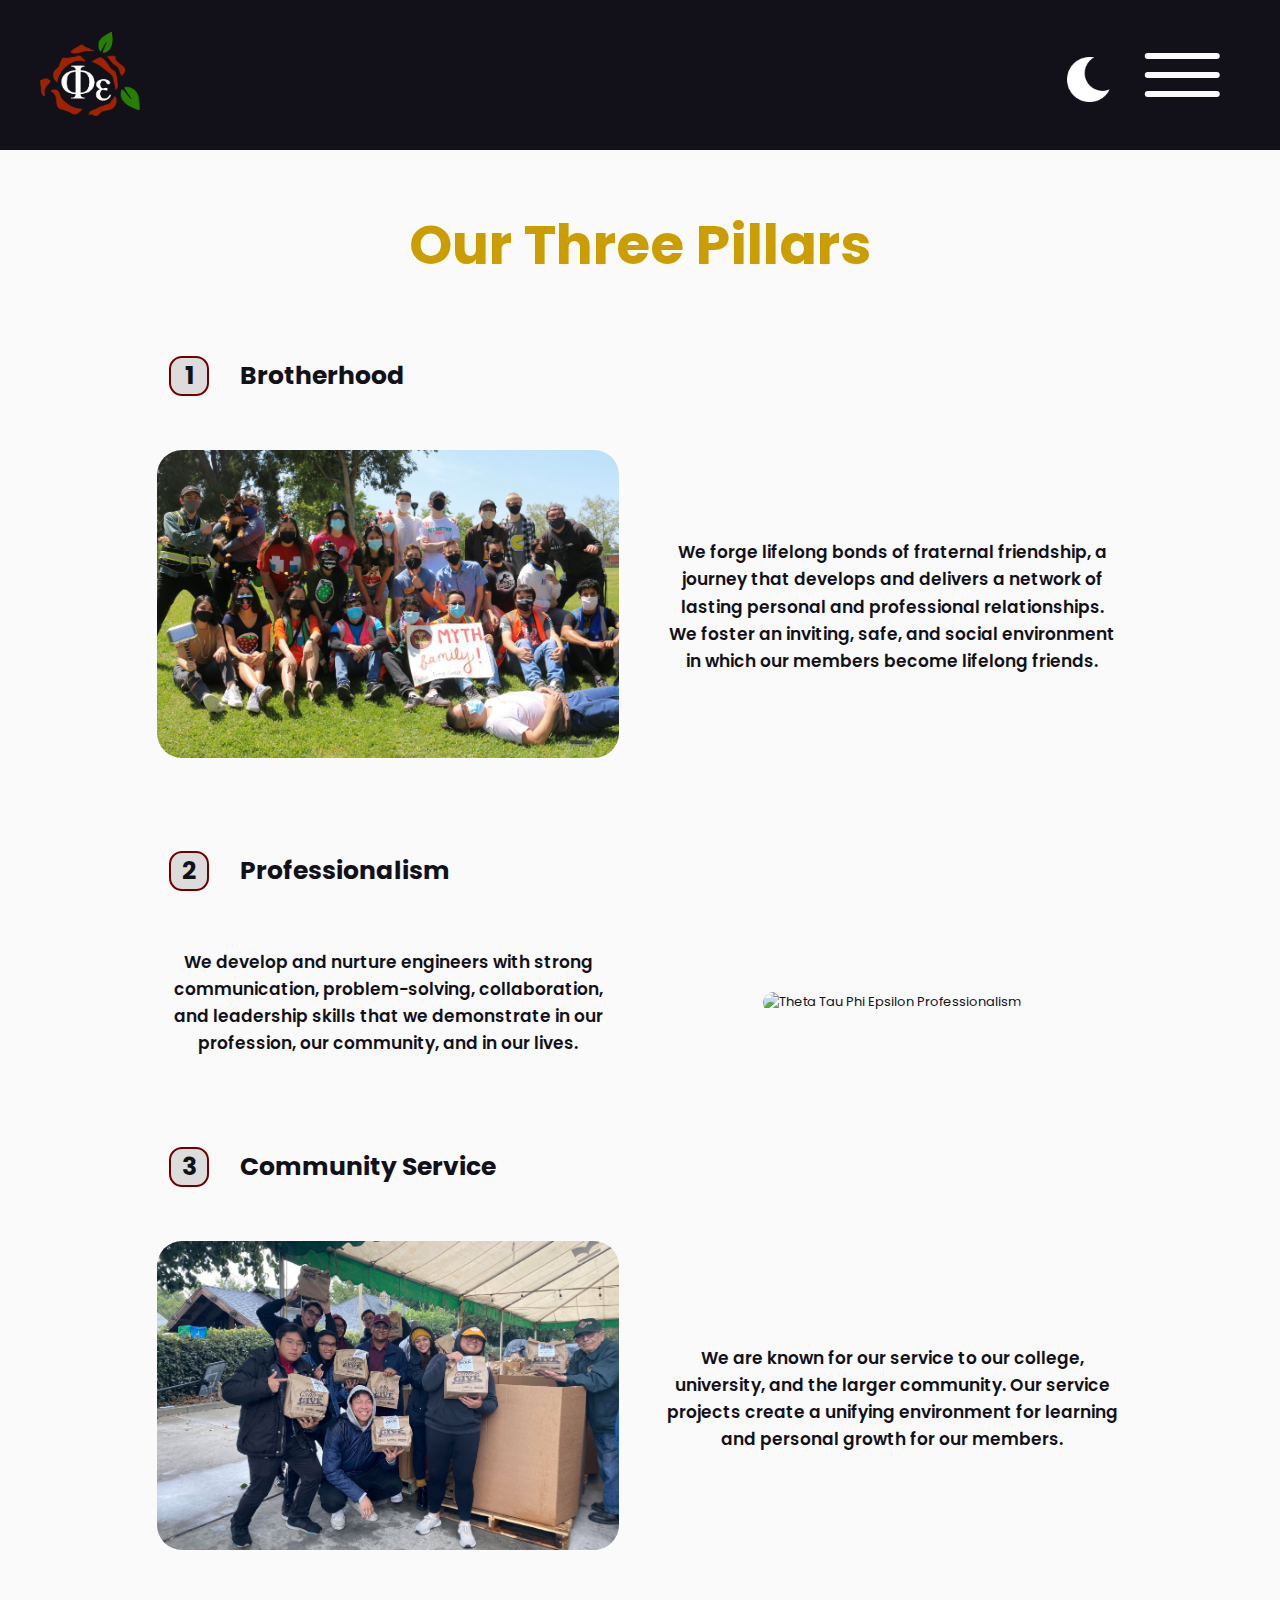
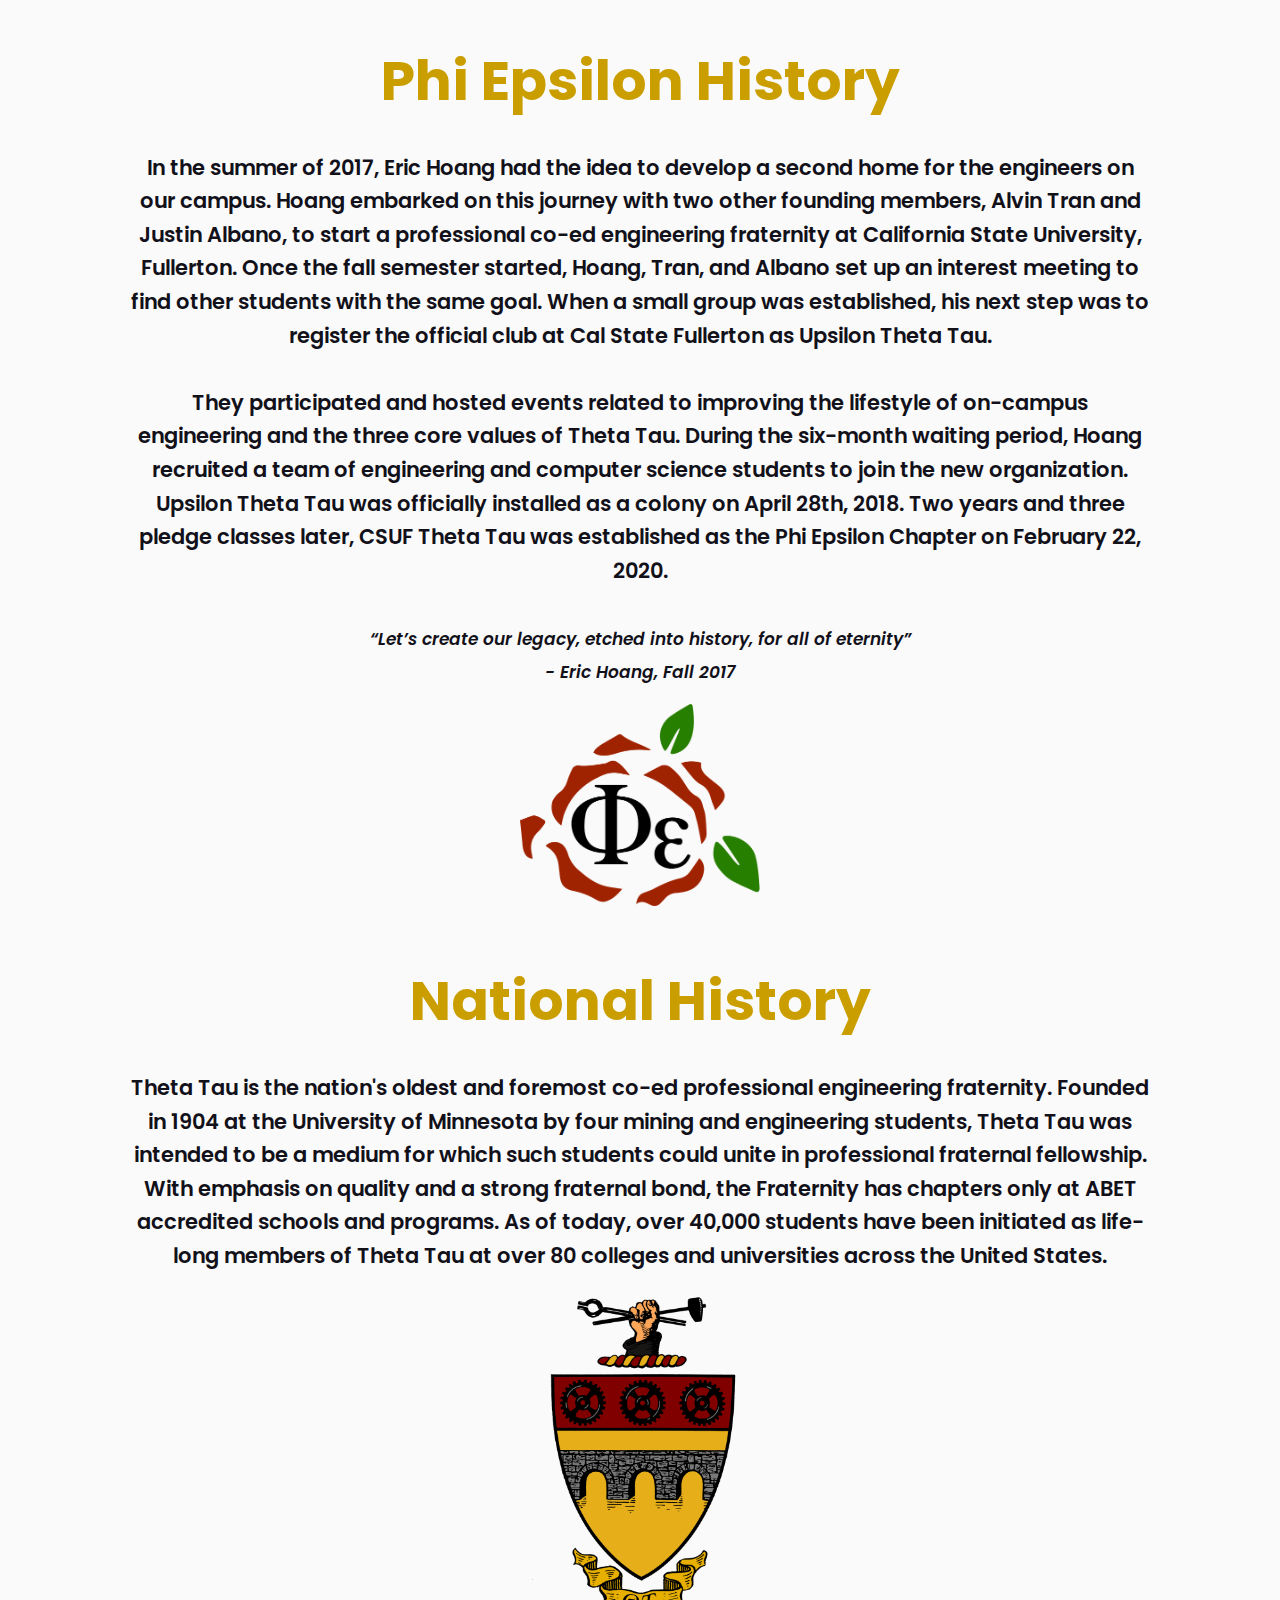
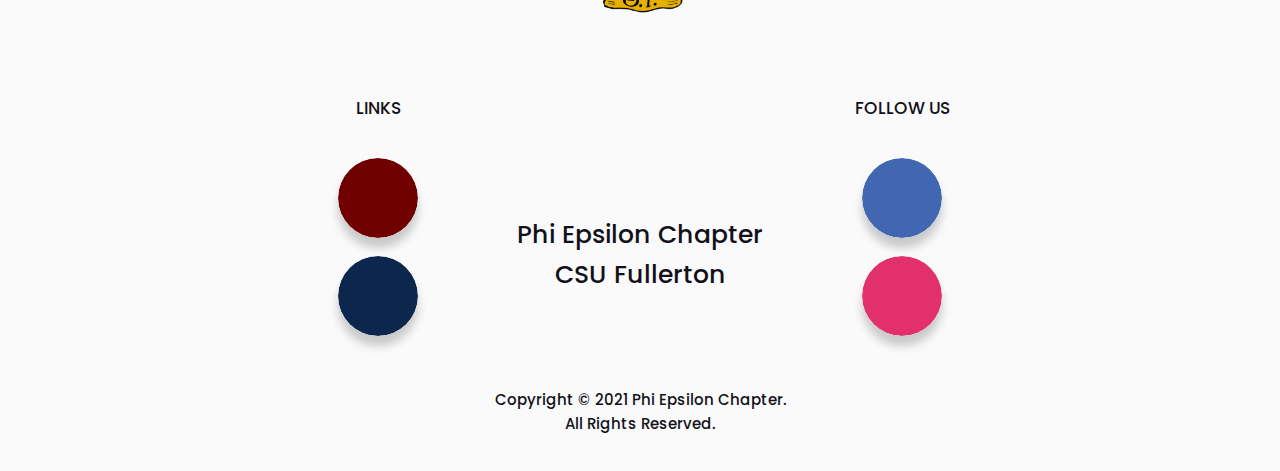
==== about.html @ cd9b94c2 "initial commit" ====
<!-- TT Site V3.7 Approved -->
<!DOCTYPE html>
<html>
    <main>
        <head>
            <link rel="shortcut icon" href="images/logo2.ico">
            <link rel="stylesheet" type="text/css" href="mainStyle.css"> <!-- imports css stylesheet -->
            <link rel="stylesheet" type="text/css" href="CSS Pages/aboutStyle.css">
            <script src="https://kit.fontawesome.com/5590c750f8.js" crossorigin="anonymous"></script>
            
            <title>CSUF Theta Tau | About</title>

            <!-- Search Engine description "snippet" used to describe webpage in search results -->
            <meta name="description" content="Learn about CSUF Theta Tau's three pillars, its chapter history, and the national fraternity history.">
        </head>

        <body>
            <div class="showcase"> <!-- showcase section -->
                <header>
                    <!-- Navbar -->
                    <div class="navigation">
                        <div class="container flex">
                            <a id="logoImg" href="index.html"><img src="images/logo2.png" 
                                alt="Theta Tau Phi Epsilon Chapter Logo"></a>
                                <nav class="headNav"> <!--main tab navigation system-->
                                    <ul>
                                        <li><a class="menuItem" href="index.html">Home</a></li>
                                        <li><a class="menuItem" href="about.html">About</a></li>
                                        <li><a class="menuItem" href="bros.html">Brothers</a></li>
                                        <li><a class="menuItem" href="rush.html">Rush</a></li>
                                        <li><a class="menuItem" href="contact.html">Contact</a></li>
                                        <li class="darkmode-toggle"><img class="darkmode-icon" src="images/moon.png" id="icon-1"></li>
                                    </ul>
                                </nav>
                                <div class="toggle"></div>
                                <div class="darkmode-mobile-toggle">
                                    <div class="darkmode-icon"><img src="images/moon.png" id="icon-2"></div>
                                </div>
                            </div> <!-- Nav Container-->
                        <div class="mobile-toggle" id="mobile-menu">
                            <span class="bar"></span>
                            <span class="bar"></span>
                            <span class="bar"></span>
                        </div>
                    </div> <!-- navigation-->
                </header>
    
                <section>
                    <div class="sectionContainer">
                        <div class="pillarContainer">
                            <br><br>
                            <div class="pillarTitling">
                                <strong><p class="pillarTitle">Our Three Pillars</p></strong>
                            </div><br>
                            <div class="pillars">
                                <div class="nested-1">
                                    <div class="brotherhood-head">
                                        <strong><p id="num">1</p></strong>
                                        <strong><p>Brotherhood</p></strong>
                                    </div>
                                    <div class="gridContent">
                                        <a id="broImg" href="#"><img class="pillarsImages" src="images/Brotherhood.JPG" 
                                            alt="Theta Tau Phi Epsilon Brotherhood"></a>
                                    </div>
                                    <div class="gridText-pillars">
                                        We forge lifelong bonds of fraternal friendship, a journey that develops and delivers a network of lasting personal and professional relationships. We foster an inviting, safe, and social environment in which our members become lifelong friends.
                                    </div>
                                </div>
                                <div class="nested-2">
                                    <div class="profesh-head">
                                        <strong><p id="num">2</p></strong>
                                        <strong><p>Professionalism</p></strong>
                                    </div>
                                    <div class="gridText-pillars">
                                        We develop and nurture engineers with strong communication, problem-solving, collaboration, and leadership skills that we demonstrate in our profession, our community, and in our lives.
                                    </div>
                                    <div class="gridContent">
                                        <a id="profreshImg" href="#"><img class="pillarsImages" src="images/professionalism.jpg" 
                                            alt="Theta Tau Phi Epsilon Professionalism"></a>
                                    </div>
                                </div>
                                <div class="nested-3">
                                    <div class="community-head">
                                        <strong><p id="num">3</p></strong>
                                        <strong><p>Community Service</p></strong>
                                    </div>
                                    <div class="gridContent">
                                        <a id="serviceImg" href="#"><img class="pillarsImages" src="images/service.jpg" 
                                            alt="Theta Tau Phi Epsilon Community Service"></a>
                                    </div>
                                    <div class="gridText-pillars">
                                        We are known for our service to our college, university, and the larger community. Our service projects create a unifying environment for learning and personal growth for our members.
                                    </div>
                                </div>
                            </div>
							<br>
                        </div> <!-- pillar container -->
                        <div class="chapterHistoryContainer">
                            <br>
                            <div class="chapterHistTitling">
                                <strong><p class="chaptHistTitle">Phi Epsilon History</p></strong>
                            </div><br>
                            <div class="histories">
                                <div class="gridText">
                                    <p class="chapterhistory">
                                        In the summer of 2017, Eric Hoang had the idea to develop a second home for the engineers on our campus. Hoang embarked on this journey with two other founding members, Alvin Tran and Justin Albano, to start a professional co-ed engineering fraternity at California State University, Fullerton. Once the fall semester started, Hoang, Tran, and Albano set up an interest meeting to find other students with the same goal. When a small group was established, his next step was to register the official club at Cal State Fullerton as Upsilon Theta Tau. 
                                        <br><br>
                                        They participated and hosted events related to improving the lifestyle of on-campus engineering and the three core values of Theta Tau. During the six-month waiting period, Hoang recruited a team of engineering and computer science students to join the new organization. Upsilon Theta Tau was officially installed as a colony on April 28th, 2018. Two years and three pledge classes later, CSUF Theta Tau was established as the Phi Epsilon Chapter on February 22, 2020.
                                        <br><br>
                                        <em style="font-size: 17px;">“Let’s create our legacy, etched into history, for all of eternity”<br>- Eric Hoang, Fall 2017</em>
                                        <br>
                                    </p>
                                </div>
                                <div class="gridContent">
                                    <a id="PEImg" href="#"><img class="pillarsImages" src="images/logo1.png" id="PEimage"
                                        alt="Theta Tau Phi Epsilon Logo"></a>
                                </div>
                            </div>
                            <br>
                        </div> <!-- chapter history container -->
                        <div class="nationalHistoryContainer">
                            <br>
                            <div class="nationalHistTitling">
                                <strong><p class="natHistTitle">National History</p></strong>
                            </div><br>
                            <div class="histories">
                                <div class="gridText">
                                    <p class="chapterhistory">
                                        Theta Tau is the nation's oldest and foremost co-ed professional engineering fraternity. Founded in 1904 at the University of Minnesota by four mining and engineering students, Theta Tau was intended to be a medium for which such students could unite in professional fraternal fellowship. With emphasis on quality and a strong fraternal bond, the Fraternity has chapters only at ABET accredited schools and programs. As of today, over 40,000 students have been initiated as life-long members of Theta Tau at over 80 colleges and universities across the United States.
                                    </p>
                                </div>
                                <div class="gridContent">
                                    <a id="shieldImg" href="#"><img class="pillarsImages" src="images/shield-theta-tau.png" 
                                        alt="Theta Tau Shield "></a>
                                </div>
                            </div>
                            <br>
                        </div> <!-- national history container -->
                    </div>
                </section>
    
                <footer>
                    <div class="FootLayout">
                        <div class="LowerFooter boxes"> <!-- ===== Grid These into 3 boxes ===== -->
                            <div class="OrgLinksContainer">
                                <p>LINKS</p><br/>
                                <div class="LinksContainer">
                                    <div class="linksButton cog">
                                        <a target="_blank" href="https://thetatau.org/">
                                            <div class="linksIcon" id="Cog_icon"><i class="fas fa-cog"></i></div>
                                            <span id="Cog_span">ThetaTau.org</span>
                                        </a>
                                    </div>
                                    <div class="linksButton csuf">
                                        <a target="_blank" href="http://www.fullerton.edu/">
                                            <div class="linksIcon" id="Grad_icon"><i class="fas fa-user-graduate"></i></div>
                                            <span id="Grad_span">CSU&nbspFullerton</span>
                                        </a>
                                    </div></br>
                                </div> <!-- Links Container -->
                            </div>
                            <div class="LocationContainer">
                                <br/><p class="desktopLocateInfo">Phi Epsilon Chapter<br/>California State University, Fullerton</p><br/>
                                <br/><p class="mobileLocateInfo">Phi Epsilon Chapter<br/>CSU Fullerton</p><br/>
                            </div> <!-- 
                            </div> <!-- Location Container -->
                            <div class="MainSocialsContainer">
                                <p>FOLLOW US</p><br/>
                                <div class="SocialsContainer">
                                    <div class="socialsButton">
                                        <a target="_blank" href="https://www.facebook.com/ThetaTauCSUF">
                                            <div class="socialsIcon" id="FB_icon"><i class="fab fa-facebook-f"></i></div>
                                            <span id="FB_span">Facebook</span>
                                        </a>
                                    </div>
                                    <div class="socialsButton">
                                        <a target="_blank" href="https://www.instagram.com/csufthetatau/">
                                            <div class="socialsIcon" id="IG_icon"><i class="fab fa-instagram"></i></div>
                                            <span id="IG_span">Instagram</span>
                                        </a>
                                    </div><br/>
                                </div> <!-- Socials Container -->
                            </div> <!-- Main Socials Container-->
                        </div> <!-- Lower Footer Container -->
                        <br><br>
                        <p id="copyright">Copyright &copy 2021 Phi Epsilon Chapter. <br>All Rights Reserved.</p>
                        <br>
                    </div> <!-- Footer Layout -->
                </footer>
            </div> <!-- showcase section -->
            <div class="mobileMenu">
                <nav>
                    <ul class="mobileNav-menu">
                        <li class="mobileNav-img">
                            <div class="mobile-image">
                                <a class="mobileNav-imgItem" href=index.html"><img src="images/logo2.png" 
                                    alt="Theta Tau Phi Epsilon Chapter Logo"></a>
                            </div>
                            <div class="toggle">
                                <div class="internal-mobile-toggle" id="internal-mobile-menu">
                                    <span class="bar"></span>
                                    <span class="bar"></span>
                                    <span class="bar"></span>
                                </div>
                            </div>
                        </li>
                        <li class="mobileNav-item"><a class="mobileNav-link" href="index.html">Home</a></li>
                        <li class="mobileNav-item"><a class="mobileNav-link" href="about.html">About</a></li>
                        <li class="mobileNav-item"><a class="mobileNav-link" href="bros.html">Brothers</a></li>
                        <li class="mobileNav-item"><a class="mobileNav-link" href="rush.html">Rush</a></li>
                        <li class="mobileNav-item"><a class="mobileNav-link" href="contact.html">Contact</a></li><br>
                    </ul>
                </nav>
            </div> <!-- mobileMenu area -->
            <script type="text/javascript" src="app.js"></script>
        </body>
    </main>
</html>
---- mainStyle.css ----
@import url('https://fonts.googleapis.com/css?family=Poppins:400,500,600,700&display=swap'); /* Poppins Font */

/* Main set of ΦΕ color variables */
:root {
    --duskdark-color: #12111A;
    --softwhite-color: #FAFAFA;
    --primary-color: #12111A;
    --secondary-color: #FAFAFA;
    --jacqueminotRed-color: #700000;
    --sashGold-color: #CB9E00;
    --lightGray-color: #dddcdc;
}

.dark-theme {
    --primary-color: #FAFAFA;
    --secondary-color: #12111A;
    --jacqueminotRed-color: #700000;
    --sashGold-color: #CB9E00;
    --lightGray-color: #dddcdc;
}

/* ===== Attributes ===== */
* {
    box-sizing: border-box;
    padding: 0;
    margin: 0;
}

main {
    min-width: 520px;
    font-family: 'Poppins', sans-serif;
    background: var(--secondary-color);
}

body {
    background: var(--secondary-color);
    line-height: 1.6;
}

ul {
    list-style-type: none;
}

a {
    text-decoration: none;
    color: var(--primary-color);
}

p {
    margin: 10px, 0;
}

img {
    width: 100%;
}

h1, h2 {
    font-weight: 300;
}

header {
    background: var(--duskdark-color);
}

section {
    background: var(--secondary-color);
    color: gray;
    display: flex;
    flex-direction: row;
    padding-top: 80px;
}

footer {
    background: var(--secondary-color);
    padding: 10px 20px;
    text-align: center;
    display: flex;
    justify-content: center;
    font-weight: 500;
}

/* ===== Classes ===== */
.showcase {
    position: absolute;
    right: 0;
    width: 100%;
    min-height: 100vh;
    background: var(--secondary-color);;
    /* z-index: 1; */
}

/* Nav classes */
.navigation {
    background-color: var(--duskdark-color);
    color: var(--secondary-color);
    height: 80px;
    position: fixed;
    width: 100%;
    z-index: 99;
}

.navigation ul {
    display: flex;
}

.navigation .menuItem {
    color: var(--softwhite-color);
	font-size: larger;
    padding: 10px;
    margin: 0 5px;
}

.navigation .menuItem:hover {
    background-color: var(--jacqueminotRed-color);
    border-radius: 17px;
    transition: all 0.15s ease;
}

.navigation .flex {
    justify-content: space-between;
}
/* Nav classes */

/* Body of Footer */
.OrgLinksContainer {
    color: var(--primary-color);
    font-size: 25px;
	margin-top: 15px;
}

.LocationContainer {
    color: var(--primary-color);
    font-size: 25px;
	margin-top: 15px;
}

.MainSocialsContainer {
    color: var(--primary-color);
    font-size: 25px;
	margin-top: 15px;
}
/* Body of Footer */

/* Grids */
.LowerFooter {
    display: grid;
    grid-template-columns: repeat(3, 1fr);
    grid-gap: 1em;
}

.LowerFooter .boxes {
    padding: 1em;
    background-color: #fafafa77;
}
/* Grids */

/* ===== LINKS CLASSES ===== */
.LinksContainer {
    margin: 0;
    padding: 0;
    box-sizing: border-box;
    font-family: 'Poppins', sans-serif;
    display: grid;
    height: 100%;
    width: 100%;
    place-items: center;
}

.LinksContainer .linksButton {
    display: inline-block;
    height: 50px;
    width: 50px;
    margin: 0 5px;
    overflow: hidden;
    border-radius: 50px;
    cursor: pointer;
    transition: all 0.15s ease-out;
    box-shadow: 0 10px 10px rgba(0, 0, 0, 0.2);
}

.LinksContainer .linksButton:hover {
    width: 200px;
    color: var(--primary-color);
    background-color: var(--softwhite-color);
    border-radius: black solid 2px;
}

.LinksContainer .linksButton .linksIcon {
    display: inline-block;
    height: 50px;
    width: 50px;
    text-align: center;
    border-radius: 50px;
    box-sizing: border-box;
    line-height: 50px;
    color: var(--softwhite-color);
}

.LinksContainer .linksButton #Cog_icon {
    margin-right: 4px;
    background: var(--jacqueminotRed-color);
}

.LinksContainer .linksButton #Grad_icon {
    margin-right: 5px;
    background: #0d264d;
}

.LinksContainer .linksButton:hover #Cog_icon {
    background: var(--softwhite-color);
    color: var(--jacqueminotRed-color);
}

.LinksContainer .linksButton:hover #Grad_icon {
    background: var(--softwhite-color);
    color: #0d264d;
}

.LinksContainer .linksButton .linksIcon i {
    font-size: 25px;
    line-height: 50px;
    transition: all 0.2s ease;
}

.LinksContainer .linksButton span {
    font-size: 16px;
    font-weight: 500;
    line-height: 50px;
    margin-left: 8px;
    margin-right: 16px;
    transition: all 0.2s ease-out;
}

.LinksContainer .linksButton:hover #Cog_span {
    color: var(--jacqueminotRed-color);
}

.LinksContainer .linksButton:hover #Grad_span {
    color: #0d264d;
}
/* ===== LINKS CLASSES ===== */

/* ===== SOCIAL MEDIA CLASSES ===== */
.SocialsContainer {
    margin: 0;
    padding: 0;
    box-sizing: border-box;
    font-family: 'Poppins', sans-serif;
    display: grid;
    height: 100%;
    width: 100%;
    place-items: center;
}

.SocialsContainer .socialsButton {
    display: inline-block;
    height: 50px;
    width: 50px;
    margin: 0 5px;
    overflow: hidden;
    border-radius: 50px;
    cursor: pointer;
    transition: all 0.15s ease-out;
    box-shadow: 0 10px 10px rgba(0, 0, 0, 0.2);
}

.SocialsContainer .socialsButton:hover {
    width: 181px;
    color: var(--softwhite-color);
    background-color: var(--softwhite-color);
}

.SocialsContainer .socialsButton .socialsIcon {
    display: inline-block;
    height: 50px;
    width: 50px;
    text-align: center;
    border-radius: 50px;
    box-sizing: border-box;
    line-height: 50px;
    color: var(--softwhite-color);
}

.SocialsContainer .socialsButton #FB_icon {
    margin-right: 11px;
    background: #4267B2;
}

.SocialsContainer .socialsButton #IG_icon {
    margin-right: 5px;
    background: #E1306C;
}

.SocialsContainer .socialsButton:hover #FB_icon {
    background: var(--softwhite-color);
    color: #4267B2;
}

.SocialsContainer .socialsButton:hover #IG_icon {
    background: var(--softwhite-color);
    color: #E1306C;
}

.SocialsContainer .socialsButton .socialsIcon i {
    font-size: 25px;
    line-height: 50px;
    transition: all 0.2s ease;
}

.SocialsContainer .socialsButton span {
    display: inline-block;
    text-align: center;
    font-size: 16px;
    font-weight: 500;
    line-height: 50px;
    margin-left: 8px;
    margin-right: 19px;
    transition: all 0.2s ease-out;
}

.SocialsContainer .socialsButton #FB_span {
    color: #4267B2;
}

.SocialsContainer .socialsButton #IG_span {
    color: #E1306C;
}
/* ===== SOCIAL MEDIA CLASSES ===== */

/* === Darkmode === */
.darkmode-toggle {
    margin-left: 1rem;
    display: flex;
    align-items: center;
    cursor: pointer;
}

.darkmode-icon {
    width: 25px;
}

.darkmode-toggle .darkmode-icon i {
    color: white;
}

.darkmode-icon:hover {
    transition: all 0.1s ease-in-out;
    transform: scale(0.9);
}

.darkmode-icon:active {
    transition: all 0.1s ease-in-out;
    transform: scale(1.05);
}
/* === Darkmode === */

.container {
    max-width: 1300px;
    margin: 0 auto;
    overflow: hidden;
    padding: 0 40px;
}

.flex {
    display: flex;
    justify-content: center;
    align-items: center;
    height: 100%;
}

.desktopLocateInfo {
    padding-top: 5em;
}

.LocationContainer {
    font-size: 15px;
    font-weight: 500;
}

.OrgLinksContainer {
    font-size: 17px;
    font-weight: 500;
}

.MainSocialsContainer {
    font-size: 17px;
    font-weight: 500;
}

/* ===== IDs ===== */
#logoImg {
    padding-top: 5px;
    width: 75px;
    min-width: 75px;
}

#copyright {
    display: flex;
    justify-content: center;
    align-items: center;
    color: var(--primary-color);
    font-size: 15px;
    font-weight: 500;
}

/* ===== Mobile ===== */
/* FHD+ (1080p & greater) desktop displays */
@media(min-width: 1440px) {
    .toggle {
        display: none;
    }

    .mobileLocateInfo {
        display: none;
    }

    .darkmode-mobile-toggle {
        display: none;
    }
}

/* -QHD (1440p & smaller) mobile displays */
@media(max-width: 1440px) {
    section {
        padding-top: 150px;
    }

    /* === Nav === */
    .navigation {
        height: 150px;
    }

    #logoImg {
        width: 100px;
        min-width: 100px;
    }
	/* === Nav === */

    /* === Darkmode === */
    .darkmode-mobile-toggle {
        margin-top: 1rem;
        margin-right: 8rem;
        cursor: pointer;
    }
    
    .darkmode-icon {
        width: 45px;
    }
    /* === Darkmode === */

    /* === toggle menu === */
    .mobileMenu {
        display: flex;
        justify-content: space-between;
        height: 80px;
        z-index: 10;
        width: 100%;
        max-width: 1100px;
        padding: 0;
        background: var(--duskdark-color);
    }

    .mobileNav-menu {
        display: grid;
        grid-template-columns: auto;
        margin: 0;
        width: 100%;
        position: absolute;
        top: -1000px;
        opacity: 1;
        transition: all 0.3s ease-in-out;
        z-index: 10;
        background: var(--duskdark-color);
        position: fixed;
    }

    .mobileNav-menu.active {
        background: var(--duskdark-color);
        top: 0;
        opacity: 1;
        transition: all 0.3s ease-in-out;
        z-index: 10;
        height: 100vh;
        font-size: 1.6rem;
    }

    .mobile-toggle .bar {
        width: 75px;
        height: 6px;
        margin: 13px auto;
        border-radius: 50px;
        transition: all 0.2s ease-in-out;
        background: var(--softwhite-color);
    }

    .internal-mobile-toggle .bar {
        width: 75px;
        height: 6px;
        margin: 13px auto;
        border-radius: 50px;
        transition: all 0.15s ease-in-out;
        background: var(--softwhite-color);
    }

    .mobileNav-item {
        width: 100%;
    }

    .mobileNav-link {
        color: var(--softwhite-color);
        text-align: center;
        padding: 0.7rem;
        width: 100%;
        display: table;
        font-size: 65px;
    }

    .mobile-image {
        padding: 1.6rem;
        display: flex;
        justify-content: space-between;
    }

    .mobileNav-imgItem {
        width: 100px;
    }

    #internal-mobile-menu {
        position: absolute;
        top: 2.5%;
        right: 5%;
        transform: translate(5%, 20%);
    }
    
    #mobile-menu {
        position: absolute;
        top: 17%;
        right: 5%;
        transform: translate(5%, 20%);
    }

    .mobile-toggle .bar {
        display: block;
        cursor: pointer;
    }

    .internal-mobile-toggle .bar {
        display: block;
        cursor: pointer;
    }

    #mobile-menu.is-active .bar:nth-child(2) {
        opacity: 0;
    }

    #mobile-menu.is-active .bar:nth-child(1) {
        transform: translateY(19px) rotate(45deg);
    }

    #mobile-menu.is-active .bar:nth-child(3) {
        transform: translateY(-19px) rotate(-45deg);
    }

    #internal-mobile-menu.is-active .bar:nth-child(2) {
        opacity: 0;
    }

    #internal-mobile-menu.is-active .bar:nth-child(1) {
        transform: translateY(19px) rotate(45deg);
    }

    #internal-mobile-menu.is-active .bar:nth-child(3) {
        transform: translateY(-19px) rotate(-45deg);
    }
    /* === toggle menu === */

    .headNav {
        display: none;
    }

    .lowerNavigation {
        display: none;
    }

    .FootLayout {
        padding-top: 20px;
    }

    .desktopLocateInfo {
        display: none;
    }

    .LocationContainer {
        font-size: 25px;
    }

    .copyright {
        font-size: 20px;
    }

    /* ===== LINKS CLASSES ===== */
    .LinksContainer .linksButton {
        height: 80px;
		width: 80px;
		border-radius: 80px;
    }

    .LinksContainer .linksButton:hover {
        width: 80px;
    }

	.LinksContainer .linksButton .linksIcon {
		height: 80px;
		width: 80px;
		line-height: 80px;
		padding-top: 2px;
	}
    
    .LinksContainer .linksButton #Cog_icon {
        background: var(--jacqueminotRed-color);
    }
    
    .LinksContainer .linksButton #Grad_icon {
        background: #0d264d;
    }
    
    .LinksContainer .linksButton .linksIcon i {
        color: var(--softwhite-color);
    }

    .LinksContainer .linksButton:hover #Cog_icon {
        background: var(--jacqueminotRed-color);
    }
    
    .LinksContainer .linksButton:hover #Grad_icon {
        background: #0d264d;
    }
    
    .LinksContainer .linksButton #Cog_span {
        color: var(--jacqueminotRed-color);
    }
    
    .LinksContainer .linksButton #Grad_span {
        color: #0d264d;
    }
    /* ===== LINKS CLASSES ===== */

    /* ===== SOCIAL MEDIA CLASSES ===== */
    .SocialsContainer .socialsButton {
        height: 80px;
		width: 80px;
		border-radius: 80px;
    }

    .SocialsContainer .socialsButton:hover {
        width: 80px;
    }

    .SocialsContainer .socialsButton .socialsIcon {
		height: 80px;
		width: 80px;
		line-height: 80px;
		padding-top: 2px;
	}
    
    .SocialsContainer .socialsButton #FB_icon {
        background: #4267B2;
    }
    
    .SocialsContainer .socialsButton #IG_icon {
        background: #E1306C;
    }
    
    .SocialsContainer .socialsButton .socialsIcon i {
        color: var(--softwhite-color);
    }

    .SocialsContainer .socialsButton:hover #FB_icon {
        background: #4267B2;
    }
    
    .SocialsContainer .socialsButton:hover #IG_icon {
        background: #E1306C;
    }
    
    .SocialsContainer .socialsButton #FB_span {
        color: #4267B2;
    }
    
    .SocialsContainer .socialsButton #IG_span {
        color: #E1306C;
    }
    /* ===== SOCIAL MEDIA CLASSES ===== */
}

@media (max-width: 1440px) and (max-height: 1080px) {
    .mobileNav-menu.active {
        height: 100vh;
    }

    .mobileNav-link {
        font-size: 55px;
    }
}
/* ===== Mobile ===== */
---- CSS Pages/aboutStyle.css ----
@import url('https://fonts.googleapis.com/css?family=Poppins:400,500,600,700&display=swap'); /* Poppins Font */

:root {
    --duskdark-color: #12111A;
    --softwhite-color: #FAFAFA;
    --primary-color: #12111A;
    --secondary-color: #FAFAFA;
    --jacqueminotRed-color: #700000;
    --sashGold-color: #CB9E00;
    --lightGray-color: #dddcdc;
}

.dark-theme {
    --primary-color: #FAFAFA;
    --secondary-color: #12111A;
    --jacqueminotRed-color: #700000;
    --sashGold-color: #CB9E00;
    --lightGray-color: #dddcdc;
}

/* ===== Attributes ===== */
* {
    box-sizing: border-box;
    padding: 0;
    margin: 0;
}

main {
    min-width: 520px;
    font-family: 'Poppins', sans-serif;
    background: var(--secondary-color);
}

/* === Classes === */
.pillars {
    display: grid;
    justify-content: center;
    grid-gap: 1em;
    grid-auto-rows: minmax(100px, auto);
    height: auto;
    margin: auto;
    width: 80%;
}

.pillars div {
    padding: 1em;
}

.histories {
    display: grid;
    justify-content: center;
    grid-gap: 1em;
    grid-auto-rows: minmax(100px, auto);
    height: auto;
    margin: auto;
    width: 80%;
}

.brotherhood-head {
    grid-column-start: 1;
    grid-column-end: 3;
    color: var(--primary-color);
    font-size: 25px;
    display: grid;
    grid-template-columns: 0.8fr 15fr;
    grid-gap: 1em;
}

.profesh-head {
    grid-column-start: 1;
    grid-column-end: 3;
    color: var(--primary-color);
    font-size: 25px;
    display: grid;
    grid-template-columns: 0.8fr 15fr;
    grid-gap: 1em;
}

.community-head {
    grid-column-start: 1;
    grid-column-end: 3;
    color: var(--primary-color);
    font-size: 25px;
    display: grid;
    grid-template-columns: 0.8fr 15fr;
    grid-gap: 1em;
}

.gridContent {
    display: flex;
    justify-content: center;
    align-items: center;
    color: var(--primary-color);
    font-size: small;
}

.gridText-pillars {
    display: flex;
    justify-content: center;
    align-items: center;
    text-align: center;
    color: var(--primary-color);
    font-size: 17px;
    font-weight: 600;
}

.gridText {
    display: flex;
    justify-content: center;
    align-items: center;
    text-align: center;
    color: var(--primary-color);
    font-size: medium;
    font-weight: 600;
}

.pillarTitle {
    display: flex;
    justify-content: center;
    align-items: center;
    font-size: 50px;
    color: var(--sashGold-color);
}

.chaptHistTitle {
    display: flex;
    justify-content: center;
    align-items: center;
    font-size: 50px;
    color: var(--sashGold-color);
}

.natHistTitle {
    display: flex;
    justify-content: center;
    align-items: center;
    font-size: 50px;
    color: var(--sashGold-color);
}

/* = Nested Grid Formatting = */
.nested-1 {
    display: grid;
    grid-template-columns: 1fr 1fr;
    grid-gap: 1em;
}

.nested-2 {
    display: grid;
    grid-template-columns: 1fr 1fr;
    grid-gap: 1em;
}

.nested-3 {
    display: grid;
    grid-template-columns: 1fr 1fr;
    grid-gap: 1em;
}
/* = Nested Grid Formatting = */

.pillarsImages {
    width: 100%;
}

#num {
    display: flex;
    justify-content: center;
    align-items: center;
    background: var(--lightGray-color);
    color: var(--duskdark-color);
    border-radius: 13px;
    width: 40px;
    height: 40px;
    border: 2px solid var(--jacqueminotRed-color);
}

#broImg img {
    border-radius: 25px;
}

#profreshImg img {
    border-radius: 25px;
}

#serviceImg img {
    border-radius: 25px;
}

#PEImg {
    display: flex;
    justify-content: center;
    align-items: center;
}

#PEImg img {
    width: 240px;
}

#shieldImg {
    display: flex;
    justify-content: center;
    align-items: center;
}

#shieldImg img {
    width: 240px;
}

/* responsive screen sizing */
@media screen and (min-width: 1920px) {
    .pillars {
        width: 45%;
        min-width: 45%;
    }

    .gridText-pillars {
        font-size: 50px;
    }

    .histories {
        width: 60%;
    }
}

@media screen and (min-width: 1440px) {
    .pillars {
        width: 55%;
        min-width: 55%;
    }

    .gridText-pillars {
        font-size: 22px;
    }

    .gridText {
        font-size: 20px;
    }
}

@media screen and (max-width: 1440px) {
    .pillars {
        width: 80%;
        min-width: 80%;
    }

	.pillarTitle {
		font-size: 55px;
	}

	.chaptHistTitle {
		font-size: 55px;
	}

	.natHistTitle {
		font-size: 55px;
	}

    .gridText {
        font-size: 21px;
    }
}
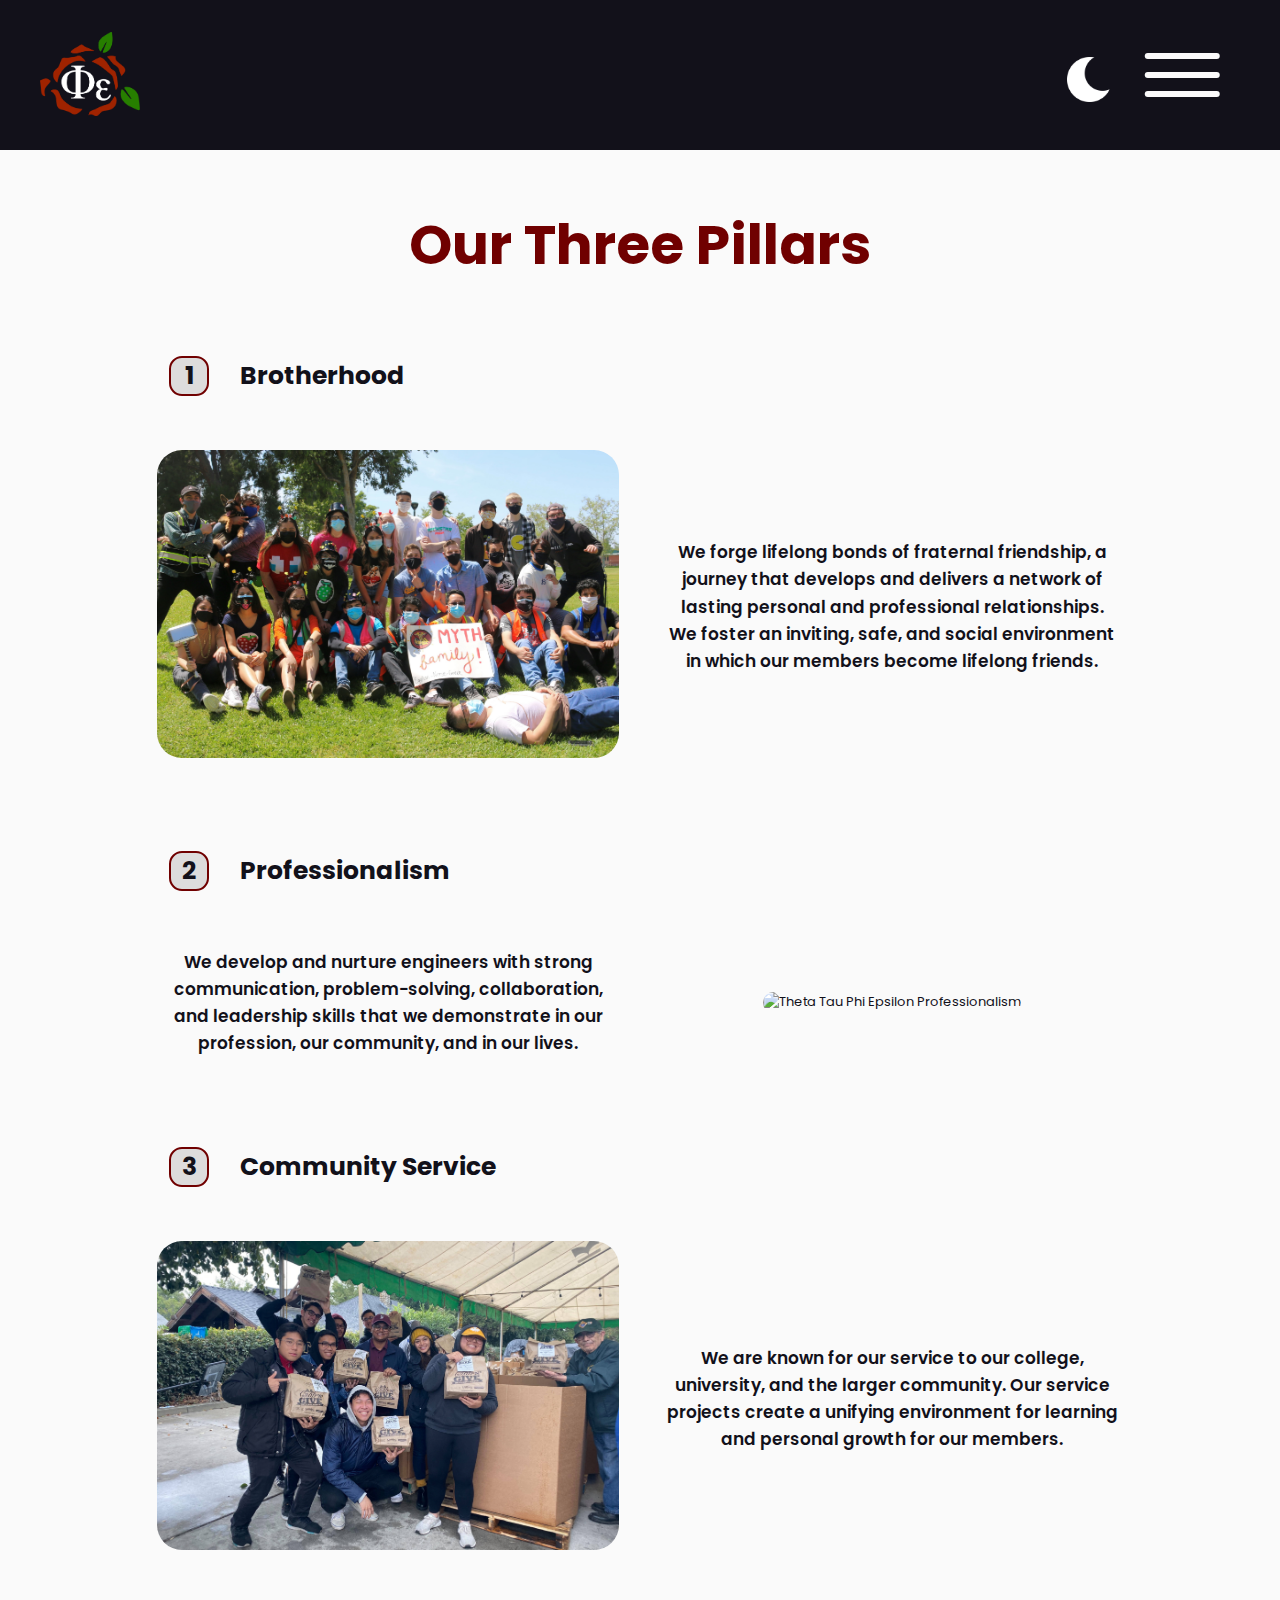
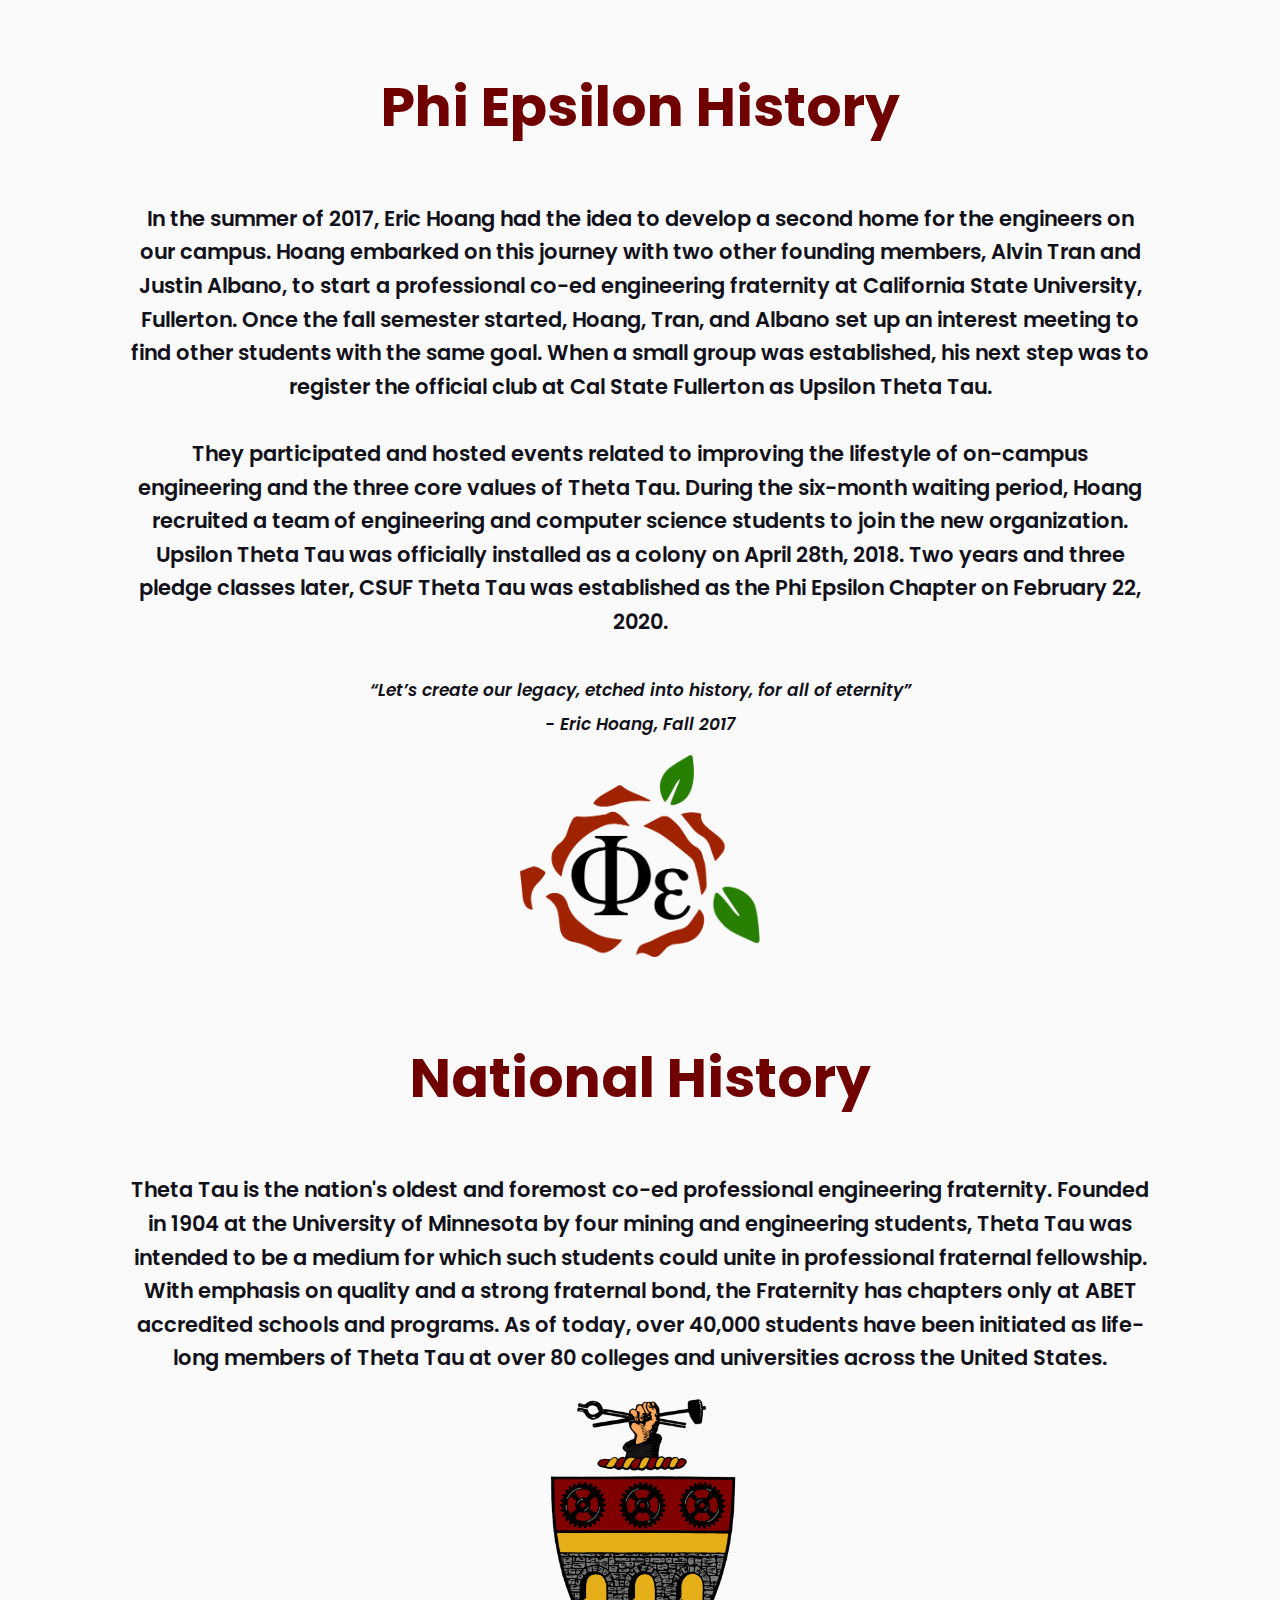
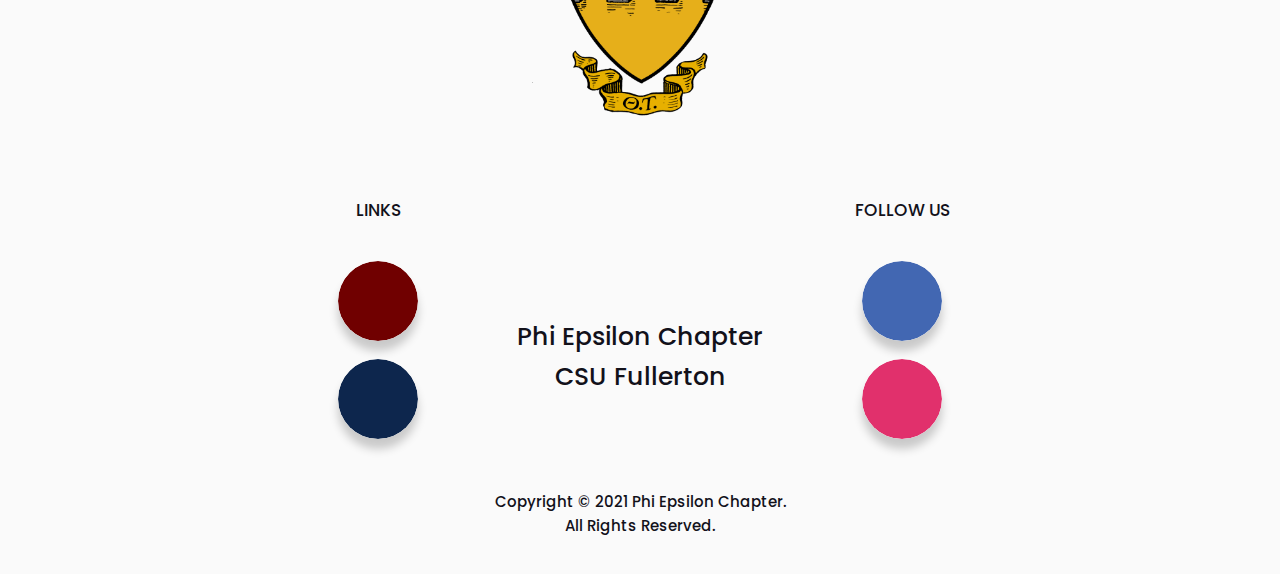
==== commit 14f48588: "Comment structure for Tuesday updates & heading styling changes" ====
--- a/about.html
+++ b/about.html
@@ -3,6 +3,7 @@
 <html>
     <main>
         <head>
+            <!-- TODO: Update with specified webpage language -->
             <link rel="shortcut icon" href="images/logo2.ico">
             <link rel="stylesheet" type="text/css" href="mainStyle.css"> <!-- imports css stylesheet -->
             <link rel="stylesheet" type="text/css" href="CSS Pages/aboutStyle.css">
@@ -29,11 +30,13 @@
                                         <li><a class="menuItem" href="bros.html">Brothers</a></li>
                                         <li><a class="menuItem" href="rush.html">Rush</a></li>
                                         <li><a class="menuItem" href="contact.html">Contact</a></li>
+                                        <!-- TODO: Add alt text to icon -->
                                         <li class="darkmode-toggle"><img class="darkmode-icon" src="images/moon.png" id="icon-1"></li>
                                     </ul>
                                 </nav>
                                 <div class="toggle"></div>
                                 <div class="darkmode-mobile-toggle">
+                                    <!-- TODO: Add alt text to icon -->
                                     <div class="darkmode-icon"><img src="images/moon.png" id="icon-2"></div>
                                 </div>
                             </div> <!-- Nav Container-->
@@ -96,10 +99,10 @@
 							<br>
                         </div> <!-- pillar container -->
                         <div class="chapterHistoryContainer">
-                            <br>
+                            <br><br>
                             <div class="chapterHistTitling">
                                 <strong><p class="chaptHistTitle">Phi Epsilon History</p></strong>
-                            </div><br>
+                            </div><br><br>
                             <div class="histories">
                                 <div class="gridText">
                                     <p class="chapterhistory">
@@ -119,10 +122,10 @@
                             <br>
                         </div> <!-- chapter history container -->
                         <div class="nationalHistoryContainer">
-                            <br>
+                            <br><br>
                             <div class="nationalHistTitling">
                                 <strong><p class="natHistTitle">National History</p></strong>
-                            </div><br>
+                            </div><br><br>
                             <div class="histories">
                                 <div class="gridText">
                                     <p class="chapterhistory">
--- a/mainStyle.css
+++ b/mainStyle.css
@@ -6,7 +6,8 @@
     --softwhite-color: #FAFAFA;
     --primary-color: #12111A;
     --secondary-color: #FAFAFA;
-    --jacqueminotRed-color: #700000;
+    --heading-color: #700000;
+    --red-color: #700000;
     --sashGold-color: #CB9E00;
     --lightGray-color: #dddcdc;
 }
@@ -14,10 +15,10 @@
 .dark-theme {
     --primary-color: #FAFAFA;
     --secondary-color: #12111A;
-    --jacqueminotRed-color: #700000;
-    --sashGold-color: #CB9E00;
+    --heading-color: #700000;
     --lightGray-color: #dddcdc;
 }
+
 
 /* ===== Attributes ===== */
 * {
@@ -111,7 +112,7 @@
 }
 
 .navigation .menuItem:hover {
-    background-color: var(--jacqueminotRed-color);
+    background-color: var(--heading-color);
     border-radius: 17px;
     transition: all 0.15s ease;
 }
@@ -198,7 +199,7 @@
 
 .LinksContainer .linksButton #Cog_icon {
     margin-right: 4px;
-    background: var(--jacqueminotRed-color);
+    background: var(--red-color);
 }
 
 .LinksContainer .linksButton #Grad_icon {
@@ -208,7 +209,7 @@
 
 .LinksContainer .linksButton:hover #Cog_icon {
     background: var(--softwhite-color);
-    color: var(--jacqueminotRed-color);
+    color: var(--red-color);
 }
 
 .LinksContainer .linksButton:hover #Grad_icon {
@@ -232,7 +233,7 @@
 }
 
 .LinksContainer .linksButton:hover #Cog_span {
-    color: var(--jacqueminotRed-color);
+    color: var(--red-color);
 }
 
 .LinksContainer .linksButton:hover #Grad_span {
@@ -617,7 +618,7 @@
 	}
     
     .LinksContainer .linksButton #Cog_icon {
-        background: var(--jacqueminotRed-color);
+        background: var(--red-color);
     }
     
     .LinksContainer .linksButton #Grad_icon {
@@ -629,7 +630,7 @@
     }
 
     .LinksContainer .linksButton:hover #Cog_icon {
-        background: var(--jacqueminotRed-color);
+        background: var(--red-color);
     }
     
     .LinksContainer .linksButton:hover #Grad_icon {
@@ -637,7 +638,7 @@
     }
     
     .LinksContainer .linksButton #Cog_span {
-        color: var(--jacqueminotRed-color);
+        color: var(--red-color);
     }
     
     .LinksContainer .linksButton #Grad_span {
--- a/CSS Pages/aboutStyle.css
+++ b/CSS Pages/aboutStyle.css
@@ -5,7 +5,8 @@
     --softwhite-color: #FAFAFA;
     --primary-color: #12111A;
     --secondary-color: #FAFAFA;
-    --jacqueminotRed-color: #700000;
+    --heading-color: #700000;
+    --red-color: #700000;
     --sashGold-color: #CB9E00;
     --lightGray-color: #dddcdc;
 }
@@ -13,8 +14,7 @@
 .dark-theme {
     --primary-color: #FAFAFA;
     --secondary-color: #12111A;
-    --jacqueminotRed-color: #700000;
-    --sashGold-color: #CB9E00;
+    --heading-color: #CB9E00;
     --lightGray-color: #dddcdc;
 }
 
@@ -119,7 +119,7 @@
     justify-content: center;
     align-items: center;
     font-size: 50px;
-    color: var(--sashGold-color);
+    color: var(--heading-color);
 }
 
 .chaptHistTitle {
@@ -127,7 +127,7 @@
     justify-content: center;
     align-items: center;
     font-size: 50px;
-    color: var(--sashGold-color);
+    color: var(--heading-color);
 }
 
 .natHistTitle {
@@ -135,7 +135,7 @@
     justify-content: center;
     align-items: center;
     font-size: 50px;
-    color: var(--sashGold-color);
+    color: var(--heading-color);
 }
 
 /* = Nested Grid Formatting = */
@@ -171,7 +171,7 @@
     border-radius: 13px;
     width: 40px;
     height: 40px;
-    border: 2px solid var(--jacqueminotRed-color);
+    border: 2px solid var(--heading-color);
 }
 
 #broImg img {
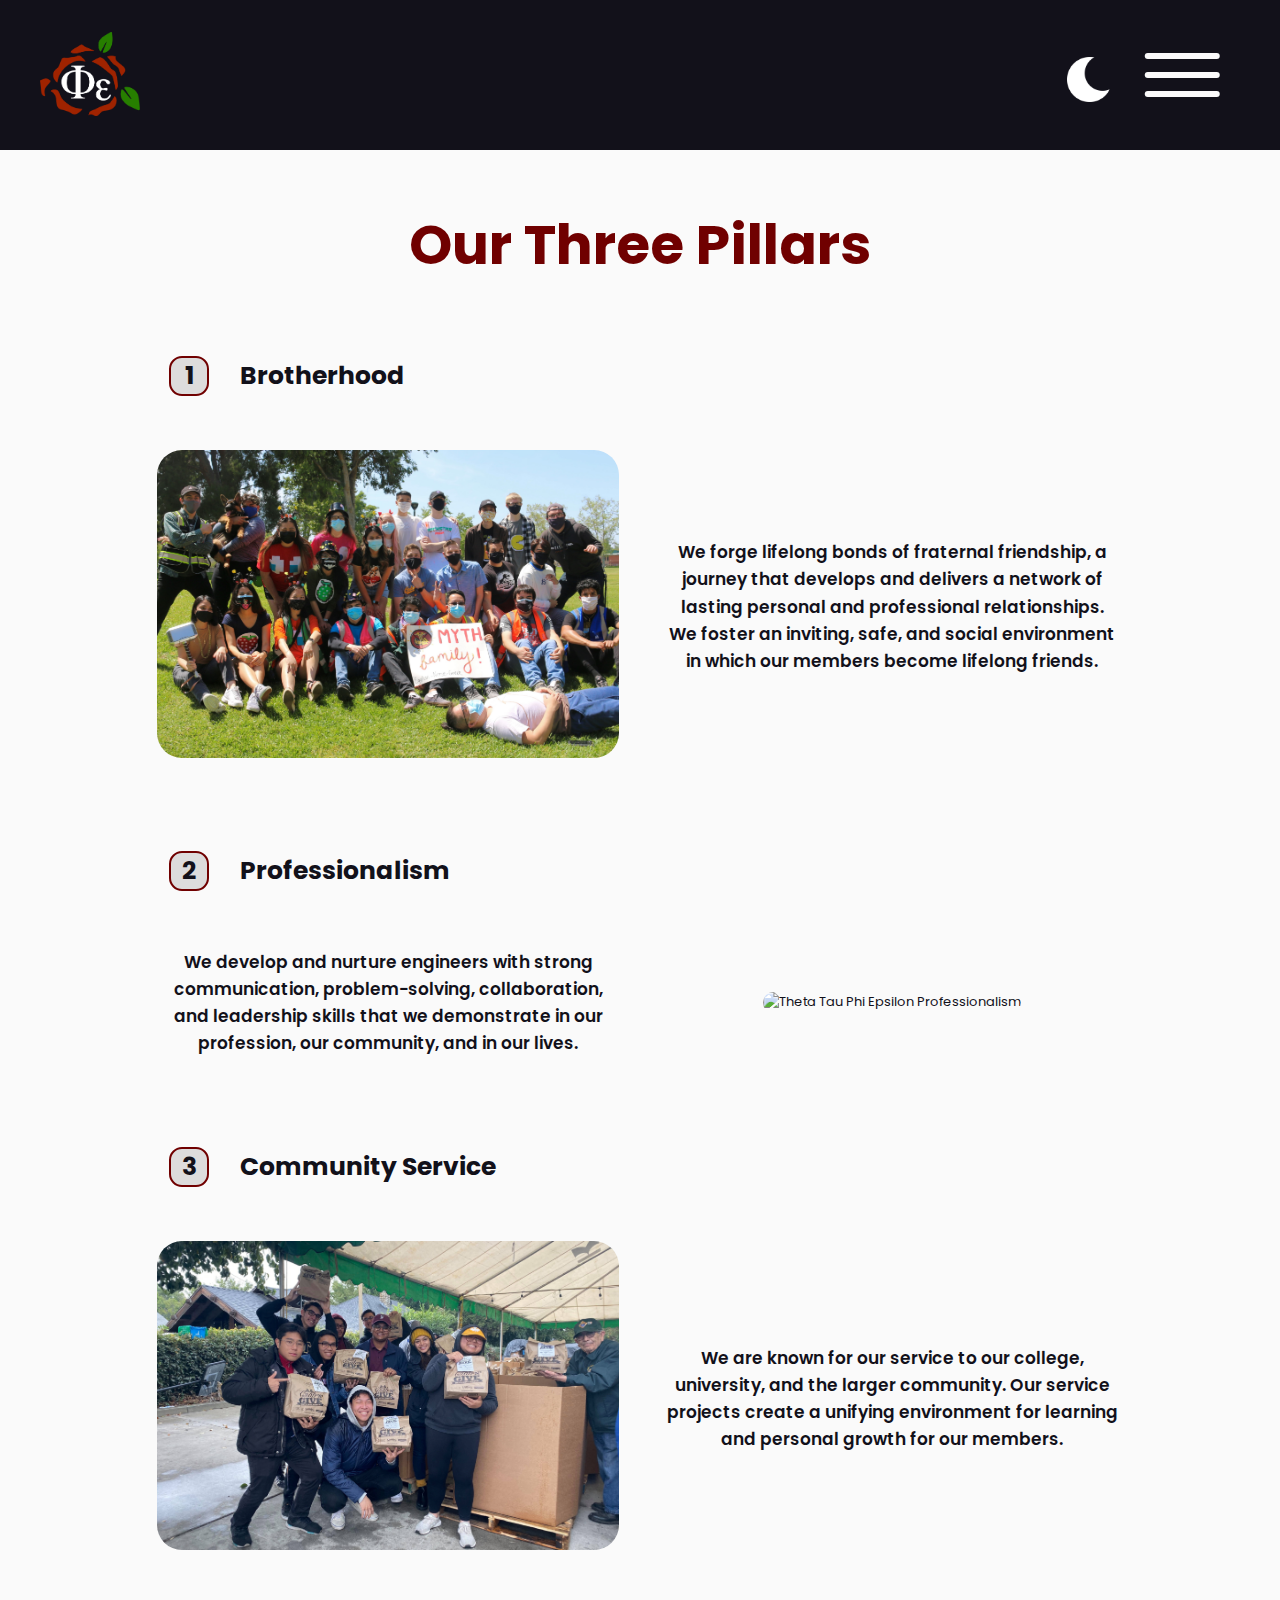
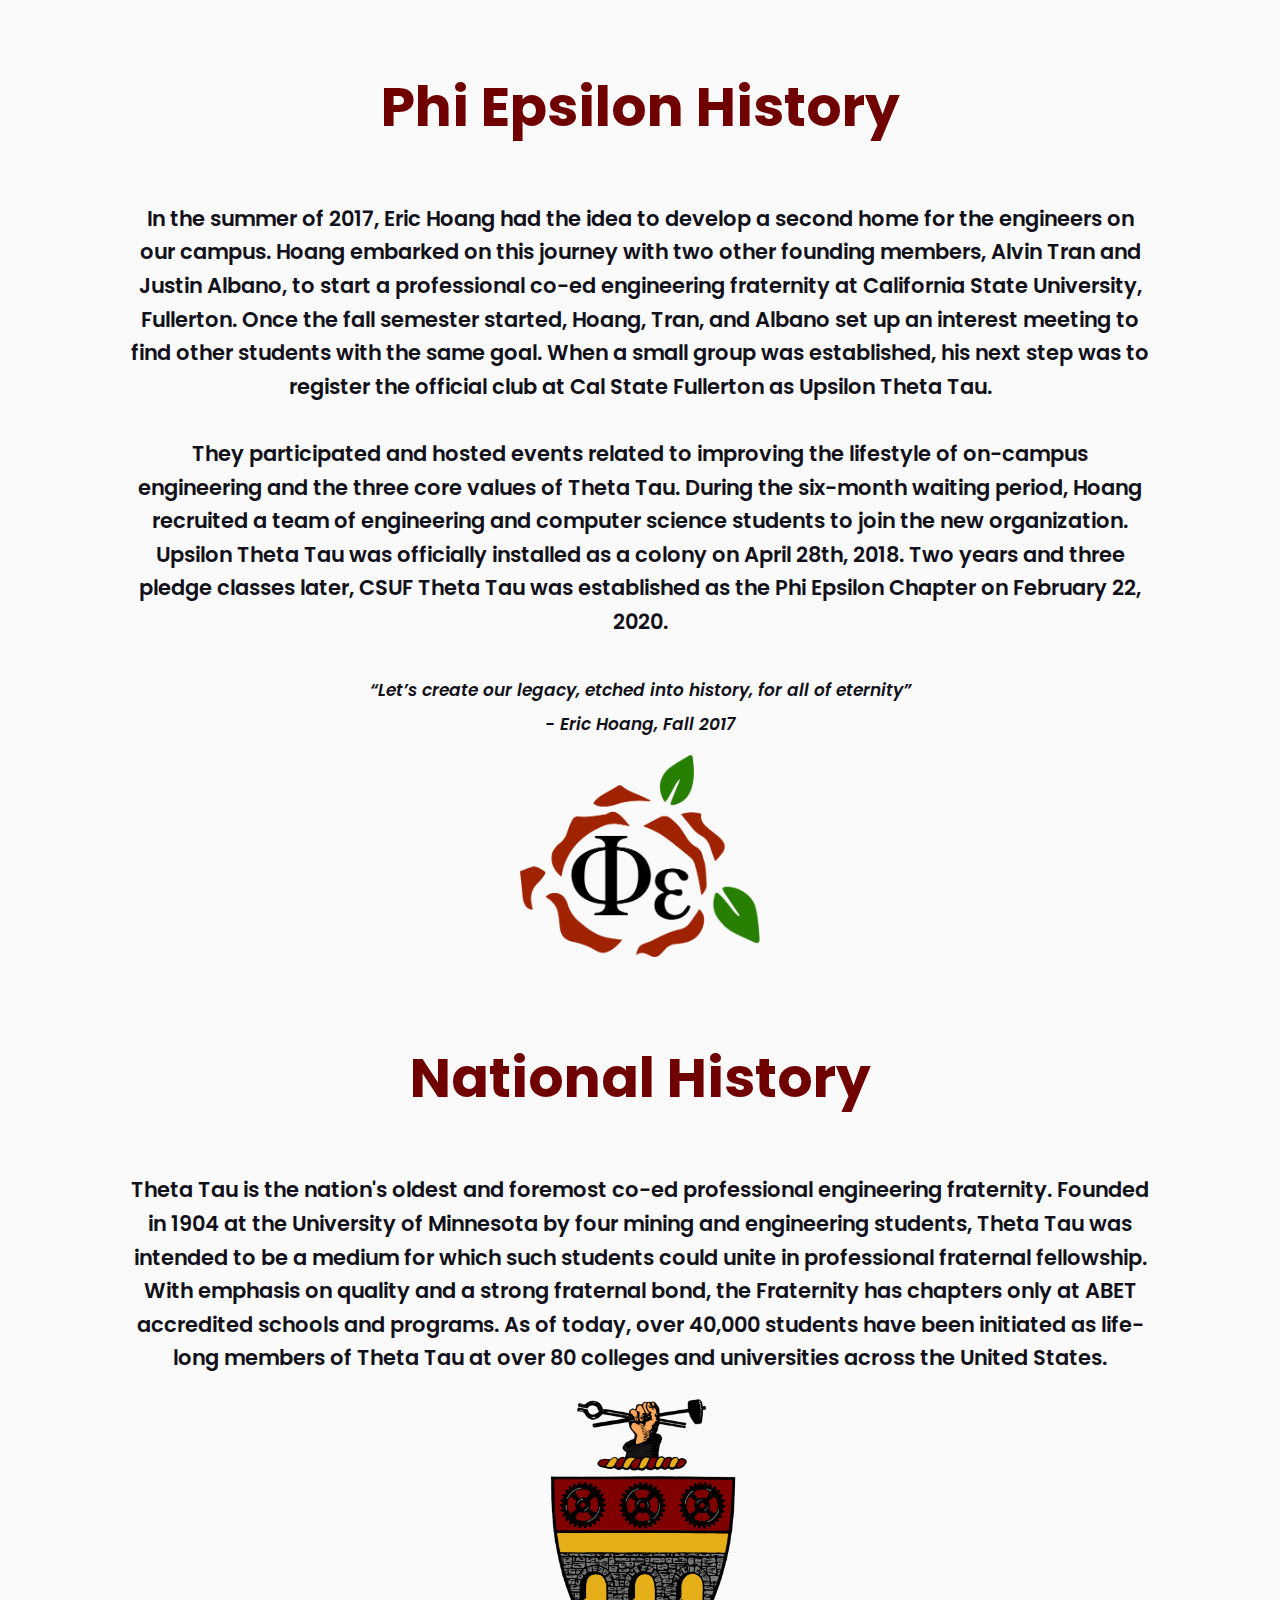
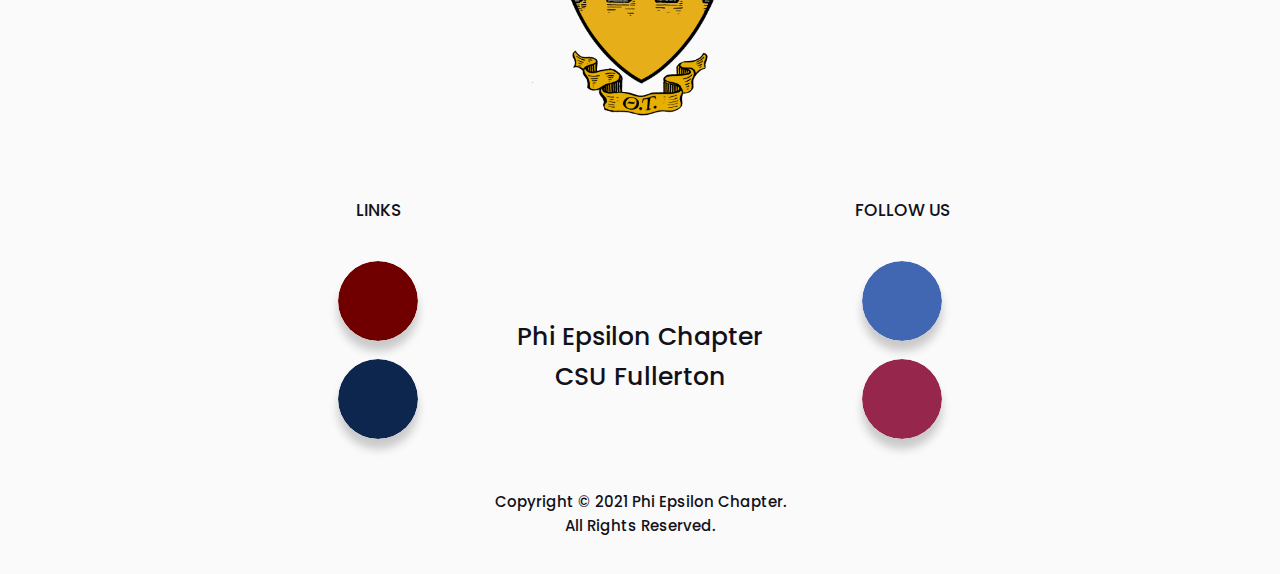
==== commit f751ea1e: "Accessibility Updates" ====
--- a/about.html
+++ b/about.html
@@ -1,9 +1,8 @@
 <!-- TT Site V3.7 Approved -->
 <!DOCTYPE html>
-<html>
+<html lang="en"> 
     <main>
         <head>
-            <!-- TODO: Update with specified webpage language -->
             <link rel="shortcut icon" href="images/logo2.ico">
             <link rel="stylesheet" type="text/css" href="mainStyle.css"> <!-- imports css stylesheet -->
             <link rel="stylesheet" type="text/css" href="CSS Pages/aboutStyle.css">
@@ -30,14 +29,16 @@
                                         <li><a class="menuItem" href="bros.html">Brothers</a></li>
                                         <li><a class="menuItem" href="rush.html">Rush</a></li>
                                         <li><a class="menuItem" href="contact.html">Contact</a></li>
-                                        <!-- TODO: Add alt text to icon -->
-                                        <li class="darkmode-toggle"><img class="darkmode-icon" src="images/moon.png" id="icon-1"></li>
+                                        <li class="darkmode-toggle">
+                                            <img class="darkmode-icon" src="images/moon.png" id="icon-1"  alt="darkmode icon">
+                                        </li>
                                     </ul>
                                 </nav>
                                 <div class="toggle"></div>
                                 <div class="darkmode-mobile-toggle">
-                                    <!-- TODO: Add alt text to icon -->
-                                    <div class="darkmode-icon"><img src="images/moon.png" id="icon-2"></div>
+                                    <div class="darkmode-icon">
+                                        <img src="images/moon.png" id="icon-2" alt="darkmode icon">
+                                    </div>
                                 </div>
                             </div> <!-- Nav Container-->
                         <div class="mobile-toggle" id="mobile-menu">
@@ -165,7 +166,6 @@
                             <div class="LocationContainer">
                                 <br/><p class="desktopLocateInfo">Phi Epsilon Chapter<br/>California State University, Fullerton</p><br/>
                                 <br/><p class="mobileLocateInfo">Phi Epsilon Chapter<br/>CSU Fullerton</p><br/>
-                            </div> <!-- 
                             </div> <!-- Location Container -->
                             <div class="MainSocialsContainer">
                                 <p>FOLLOW US</p><br/>
--- a/mainStyle.css
+++ b/mainStyle.css
@@ -112,7 +112,7 @@
 }
 
 .navigation .menuItem:hover {
-    background-color: var(--heading-color);
+    background-color: var(--red-color);
     border-radius: 17px;
     transition: all 0.15s ease;
 }
@@ -289,7 +289,7 @@
 
 .SocialsContainer .socialsButton #IG_icon {
     margin-right: 5px;
-    background: #E1306C;
+    background: #97264c;
 }
 
 .SocialsContainer .socialsButton:hover #FB_icon {
@@ -299,7 +299,7 @@
 
 .SocialsContainer .socialsButton:hover #IG_icon {
     background: var(--softwhite-color);
-    color: #E1306C;
+    color: #97264c;
 }
 
 .SocialsContainer .socialsButton .socialsIcon i {
@@ -324,7 +324,7 @@
 }
 
 .SocialsContainer .socialsButton #IG_span {
-    color: #E1306C;
+    color: #97264c;
 }
 /* ===== SOCIAL MEDIA CLASSES ===== */
 
@@ -669,7 +669,7 @@
     }
     
     .SocialsContainer .socialsButton #IG_icon {
-        background: #E1306C;
+        background: #97264c;
     }
     
     .SocialsContainer .socialsButton .socialsIcon i {
@@ -681,7 +681,7 @@
     }
     
     .SocialsContainer .socialsButton:hover #IG_icon {
-        background: #E1306C;
+        background: #97264c;
     }
     
     .SocialsContainer .socialsButton #FB_span {
@@ -689,7 +689,7 @@
     }
     
     .SocialsContainer .socialsButton #IG_span {
-        color: #E1306C;
+        color: #97264c;
     }
     /* ===== SOCIAL MEDIA CLASSES ===== */
 }
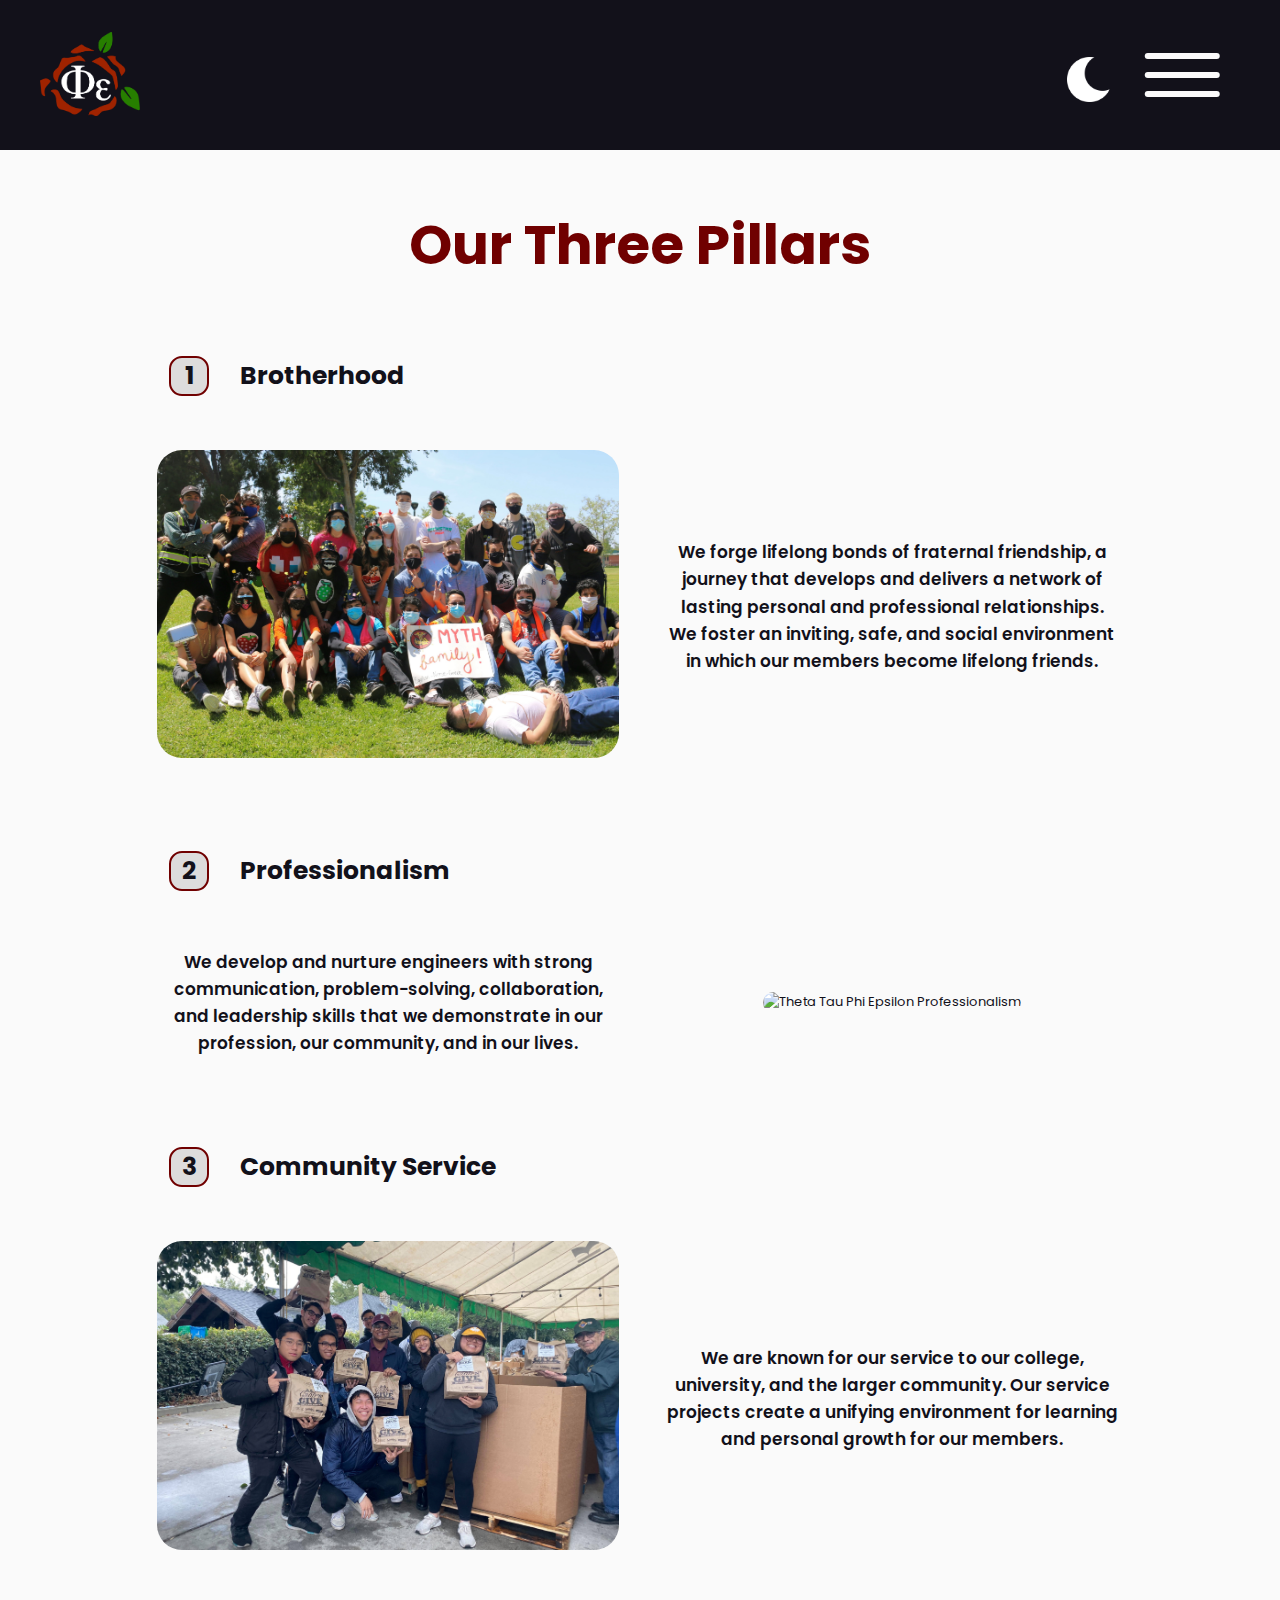
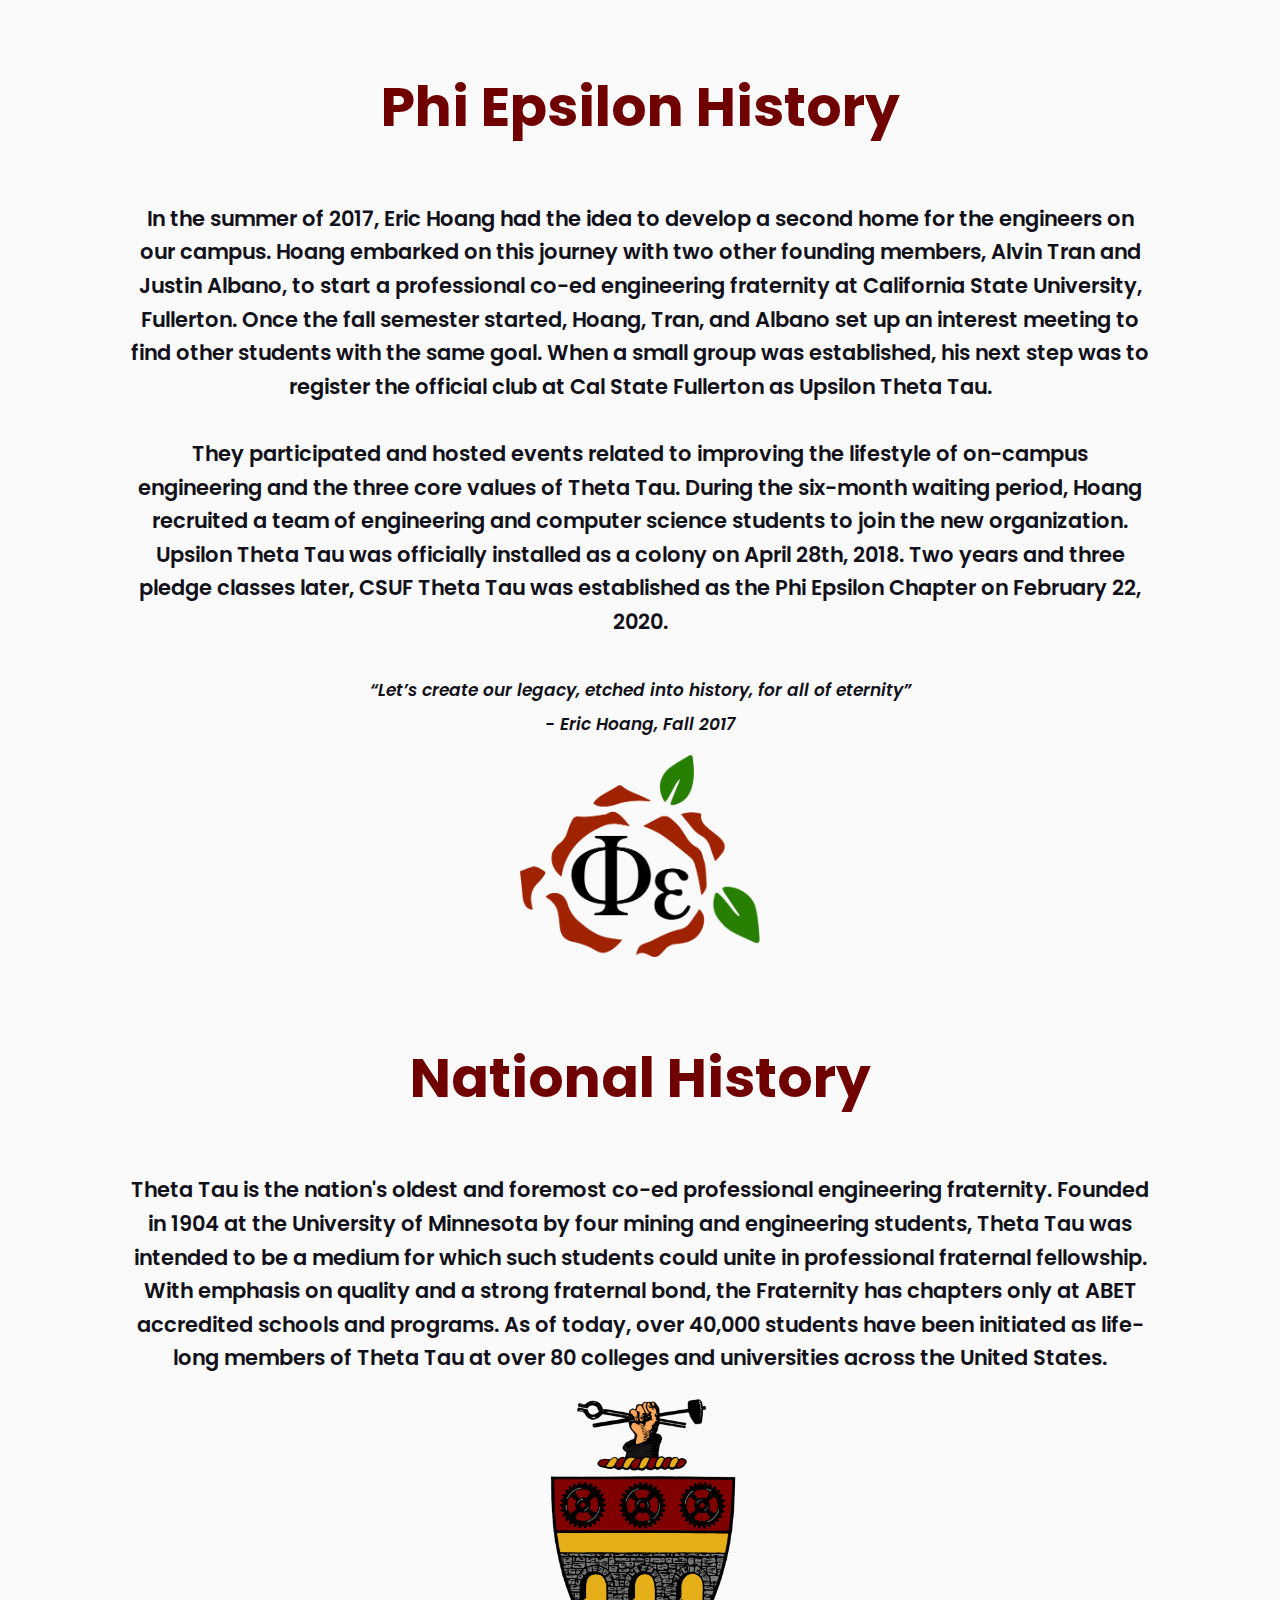
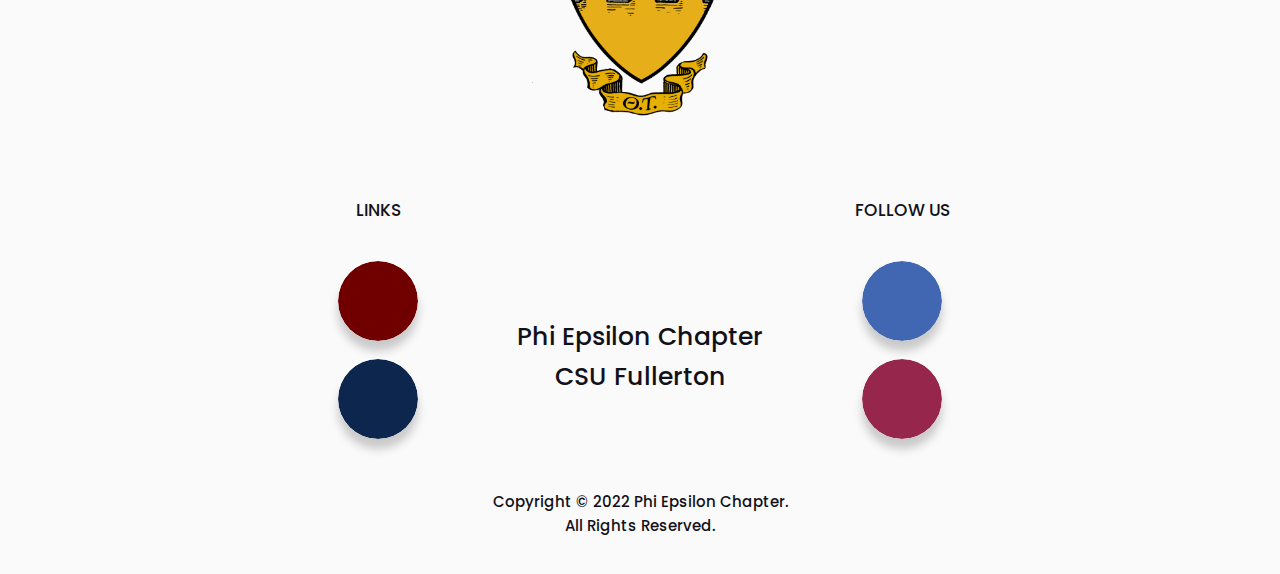
==== commit ea99dc46: "Updated to Site Version 4.0" ====
--- a/about.html
+++ b/about.html
@@ -1,4 +1,10 @@
-<!-- TT Site V3.7 Approved -->
+<!--
+    @file: about.html
+    @version: 4.0 Approved
+    @Updated: 01/2022
+    @Contributor(s): Spencer DeMera (Webmaster 2021), Ashley Kuewa
+-->
+
 <!DOCTYPE html>
 <html lang="en"> 
     <main>
@@ -186,7 +192,7 @@
                             </div> <!-- Main Socials Container-->
                         </div> <!-- Lower Footer Container -->
                         <br><br>
-                        <p id="copyright">Copyright &copy 2021 Phi Epsilon Chapter. <br>All Rights Reserved.</p>
+                        <p id="copyright">Copyright &copy 2022 Phi Epsilon Chapter. <br>All Rights Reserved.</p>
                         <br>
                     </div> <!-- Footer Layout -->
                 </footer>
--- a/mainStyle.css
+++ b/mainStyle.css
@@ -1,3 +1,10 @@
+/* 
+    @file: mainStyle.css
+    @version: 4.0 Approved
+    @Updated: 01/2022
+    @Contributor(s): Spencer DeMera (Webmaster 2021), Carina Adrianzen (Webmaster Shadow Fall 2021)
+*/
+
 @import url('https://fonts.googleapis.com/css?family=Poppins:400,500,600,700&display=swap'); /* Poppins Font */
 
 /* Main set of ΦΕ color variables */
--- a/CSS Pages/aboutStyle.css
+++ b/CSS Pages/aboutStyle.css
@@ -1,3 +1,10 @@
+/* 
+    @file: aboutStyle.css
+    @version: 4.0 Approved
+    @Updated: 01/2022
+    @Contributor(s): Spencer DeMera (Webmaster 2021), Ashley Kuewa
+*/
+
 @import url('https://fonts.googleapis.com/css?family=Poppins:400,500,600,700&display=swap'); /* Poppins Font */
 
 :root {
